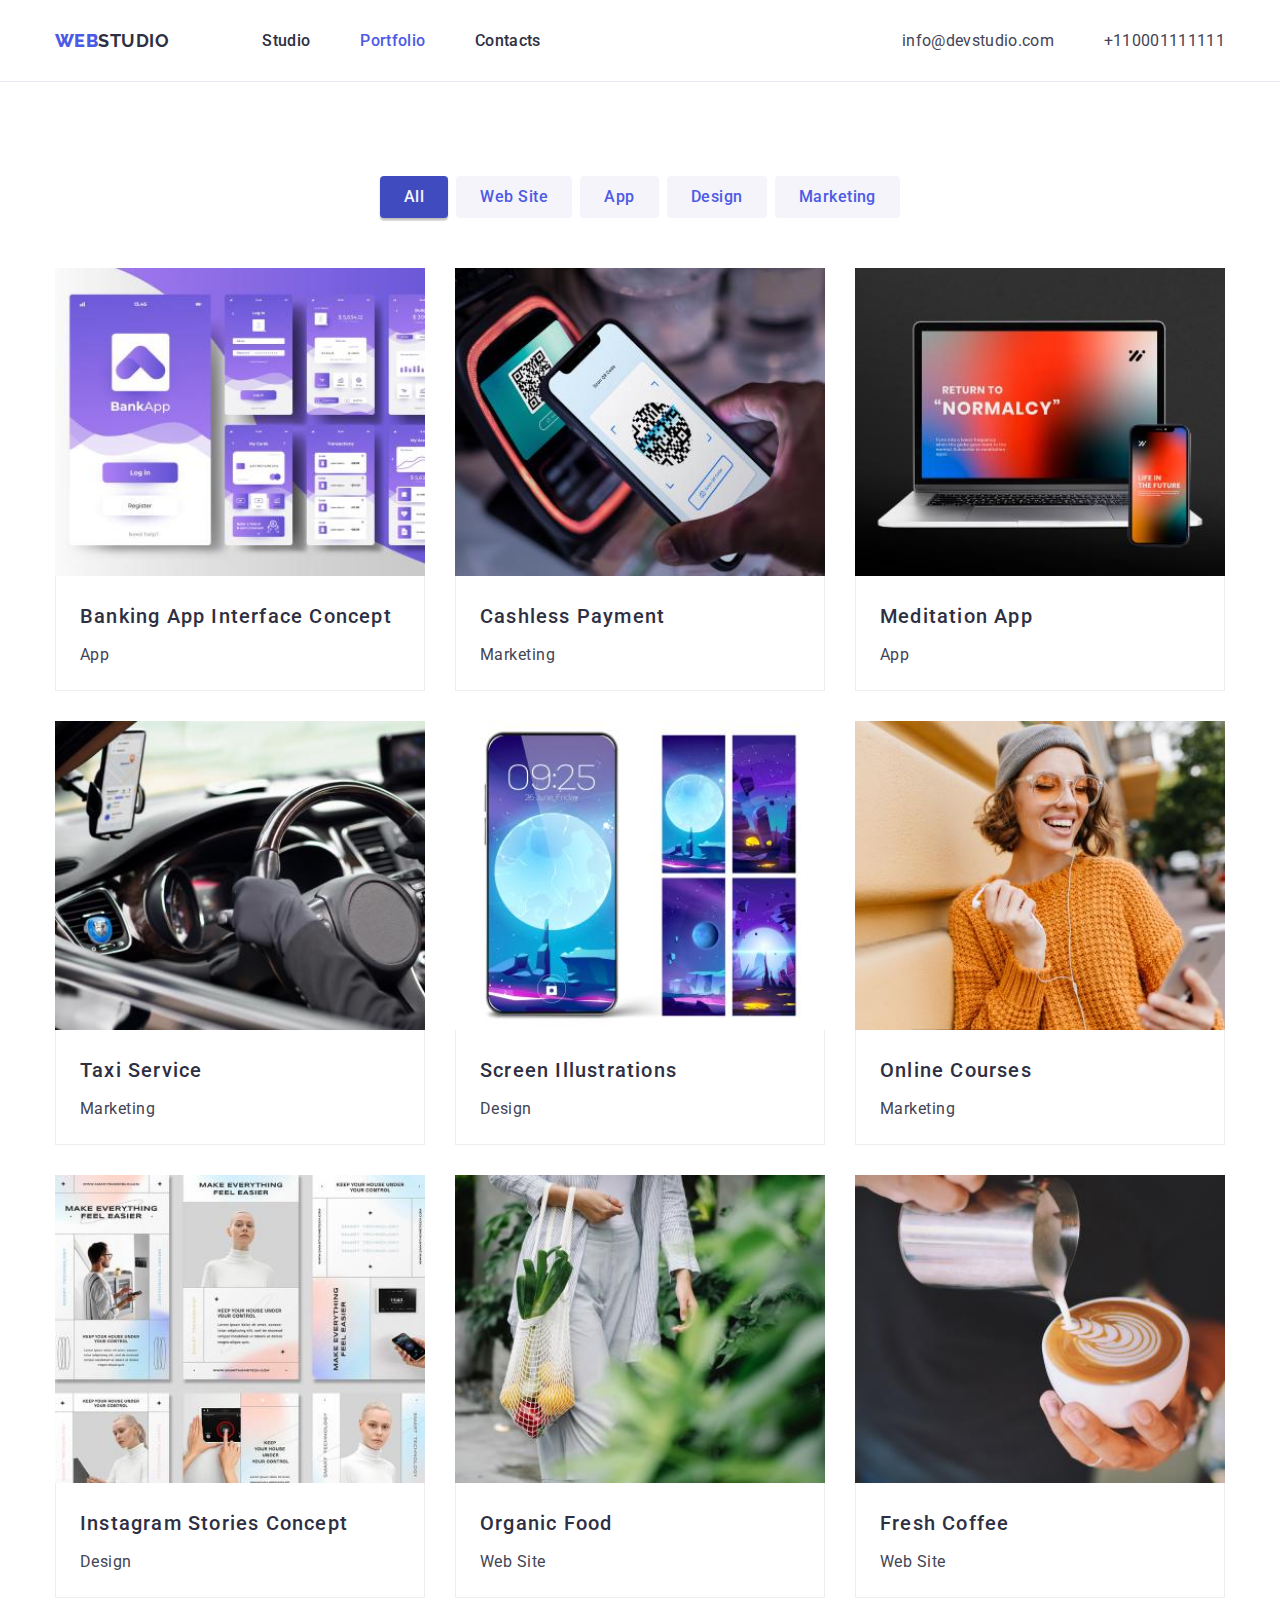
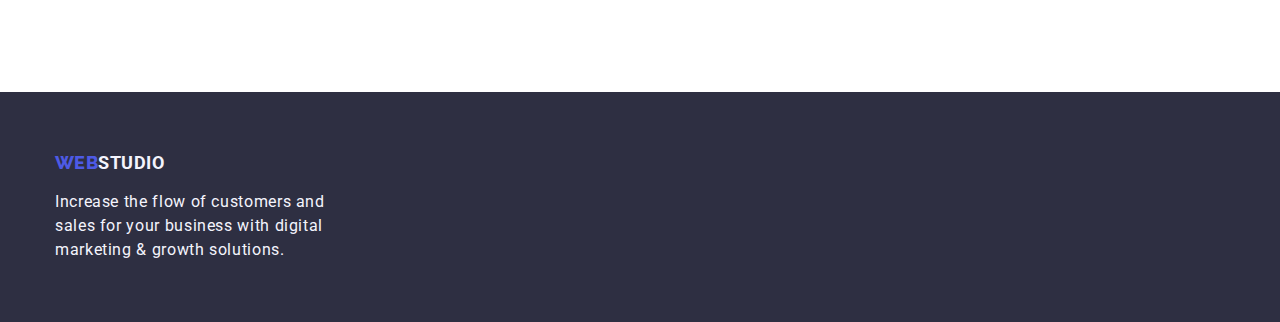
==== portfolio.html @ ab9e1ca3 "update" ====
<!DOCTYPE html>
<html lang="en">
  <head>
    <meta charset="UTF-8" />
    <meta name="viewport" content="width=device-width, initial-scale=1.0" />
    <link
      rel="stylesheet"
      href="https://cdnjs.cloudflare.com/ajax/libs/modern-normalize/1.0.0/modern-normalize.min.css"
    />
    <link rel="preconnect" href="https://fonts.googleapis.com" />
    <link rel="preconnect" href="https://fonts.gstatic.com" crossorigin />
    <link rel="stylesheet" href="./css/styles.css" />
    <link
      href="https://fonts.googleapis.com/css2?family=Raleway:wght@800&family=Roboto:wght@400;500;700;900&display=swap"
      rel="stylesheet"
    />
    <title>Portfolio</title>
  </head>
  <body>
    <header class="page-header">
      <div class="container menu">
        <nav class="navigation">
          <a
            class="logo-link"
            href="./index.html"
            rel="noreferrer noopener"
            title="logo-link"
          >
            <span class="logo">WEB</span><span class="studio">STUDIO</span>
          </a>
          <ul class="nav-menu list">
            <li class="item">
              <a
                class="page link"
                href="./index.html"
                target="_self"
                rel="noreferrer noopener"
                title="portfolio"
                >Studio</a
              >
            </li>
            <li class="item">
              <a
                class="page current link"
                href="./portfolio.html"
                target="_self"
                rel="noreferrer noopener"
                title="portfolio"
                >Portfolio</a
              >
            </li>
            <li class="item">
              <a class="page link" href="./index.html">Contacts</a>
            </li>
          </ul>
        </nav>

        <ul class="contacts-menu list">
          <li class="item">
            <a class="contact link" href="mailto:info@devstudio.com"
              >info@devstudio.com</a
            >
          </li>
          <li class="item">
            <a class="contact link" href="tel:+110001111111">+110001111111</a>
          </li>
        </ul>
      </div>
    </header>

    <!-- main -->
    <main>
      <!-- section 1 filter -->
      <section class="section">
        <div class="container">
          <ul class="filters list">
            <li class="space">
              <button type="button" class="button filter current">All</button>
            </li>
            <li class="space">
              <button type="button" class="button filter">Web Site</button>
            </li>
            <li class="space">
              <button type="button" class="button filter">App</button>
            </li>
            <li class="space">
              <button type="button" class="button filter">Design</button>
            </li>
            <li class="space">
              <button type="button" class="button filter">Marketing</button>
            </li>
          </ul>

          <!-- 2nd part - options -->
          <ul class="projects list">
            <li class="project-card">
              <a href="#" class="project link">
                <img
                  src="./images/row-1-project-1.jpg"
                  alt="banking-app"
                  width="370"
                  height="294"
                  class="image"
                />
                <div class="substrate">
                  <h2 class="name">Banking App Interface Concept</h2>
                  <p class="type">App</p>
                </div>
              </a>
            </li>
            <li class="project-card">
              <a href="#" class="project link">
                <img
                  src="./images/row-1-project-2.jpg"
                  alt="cashless-payment"
                  width="370"
                  height="294"
                  class="image"
                />
                <div class="substrate">
                  <h2 class="name">Cashless Payment</h2>
                  <p class="type">Marketing</p>
                </div>
              </a>
            </li>
            <li class="project-card">
              <a href="#" class="project link">
                <img
                  src="./images/row-1-project-3.jpg"
                  alt="meditation-app"
                  width="370"
                  height="294"
                  class="image"
                />
                <div class="substrate">
                  <h2 class="name">Meditation App</h2>
                  <p class="type">App</p>
                </div>
              </a>
            </li>

            <li class="project-card">
              <a href="#" class="project link">
                <img
                  src="./images/row-2-project-1.jpg"
                  alt="taxi-service"
                  width="370"
                  height="294"
                  class="image"
                />
                <div class="substrate">
                  <h2 class="name">Taxi Service</h2>
                  <p class="type">Marketing</p>
                </div>
              </a>
            </li>
            <li class="project-card">
              <a href="#" class="project link">
                <img
                  src="./images/row-2-project-2.jpg"
                  alt="screen-illustrations"
                  width="370"
                  height="294"
                  class="image"
                />
                <div class="substrate">
                  <h2 class="name">Screen Illustrations</h2>
                  <p class="type">Design</p>
                </div>
              </a>
            </li>
            <li class="project-card">
              <a href="#" class="project link">
                <img
                  src="./images/row-2-project-3.jpg"
                  alt="online-courses"
                  width="370"
                  height="294"
                  class="image"
                />
                <div class="substrate">
                  <h2 class="name">Online Courses</h2>
                  <p class="type">Marketing</p>
                </div>
              </a>
            </li>

            <li class="project-card">
              <a href="#" class="project link">
                <img
                  src="./images/row-3-project-1.jpg"
                  alt="instagram-stories-concept"
                  width="370"
                  height="294"
                  class="image"
                />
                <div class="substrate">
                  <h2 class="name">Instagram Stories Concept</h2>
                  <p class="type">Design</p>
                </div>
              </a>
            </li>
            <li class="project-card">
              <a href="#" class="project link">
                <img
                  src="./images/row-3-project-2.jpg"
                  alt="organic-food"
                  width="370"
                  height="294"
                  class="image"
                />
                <div class="substrate">
                  <h2 class="name">Organic Food</h2>
                  <p class="type">Web Site</p>
                </div>
              </a>
            </li>
            <li class="project-card">
              <a href="#" class="project link">
                <img
                  src="./images/row-3-project-3.jpg"
                  alt="fresh-coffee"
                  width="370"
                  height="294"
                  class="image"
                />
                <div class="substrate">
                  <h2 class="name">Fresh Coffee</h2>
                  <p class="type">Web Site</p>
                </div>
              </a>
            </li>
          </ul>
        </div>
      </section>
    </main>

    <footer class="page-footer bg-footer">
      <div class="container">
        <a
          class="logo-link footer"
          href="./index.html"
          rel="noreferrer noopener"
          title="logo-link"
        >
          <span class="logo">WEB</span><span class="studio-2">STUDIO</span>
        </a>
        <p class="footer-description">
          Increase the flow of customers and<br />sales for your business with
          digital<br />marketing & growth solutions.
        </p>
      </div>
    </footer>
  </body>
</html>
---- css/styles.css ----
:root {
  --iris: #4d5ae5;
  --navyblue: #2e2f42;
  --ocean: #404bbf;
  --slate: #434455;
  --cloud: #f4f4fd;
  --cornflower: #e7e9fc;
}

p,
h1,
h2,
h3,
h4,
h5,
h6 {
  margin: 0;
}

html {
  box-sizing: border-box;
}

*,
*::before,
*::after {
  box-sizing: inherit;
}

img {
  display: block;
  max-width: 100%;
  height: auto;
}

.link {
  text-decoration: none;
  color: inherit;
}

.page-header {
  border-bottom: 1px solid var(--cornflower, #e7e9fc);
}

/* 
.container.menu {
  display: flex;
  align-items: center;
} */

.logo-link {
  font-size: 0;
  text-decoration: none;
}

.logo-link.footer {
  margin-bottom: 20px;
}

.logo-link > span {
  font-size: 18px;
}

.logo,
.studio {
  display: inline-block;

  color: var(--iris);
  font-family: "Raleway", sans-serif;
  font-weight: 800;
  line-height: 1.2;
}

.studio,
.studio-2 {
  color: var(--navyblue);
  font-weight: 700;
}

.list {
  list-style-type: none;
  padding: 0;
  margin: 0;
}

.nav-menu {
  margin-left: 93px;
}

/* .nav-menu.list {
  margin: 24px;

  display: inline-flex;
  align-items: center;
  width: 261px;
  height: 24px;
  gap: 40px;
} */

.nav-menu .page,
.contacts-menu .contact {
  display: block;
  padding-top: 32px;
  padding-bottom: 31px;

  color: var(--navyblue);
  text-decoration: none;
  font-weight: 500;
  font-size: 16px;
  line-height: 1.14;
  letter-spacing: 0.02em;
}

.contacts-menu .contact {
  color: var(--slate);
  font-weight: 400;
}

.nav-menu .page:hover,
.nav-menu .page:focus,
.nav-menu .page.current,
.contacts-menu .contact:hover,
.contacts-menu .contact:focus {
  color: var(--iris);
}

/* .contacts-menu.list {
  display: flex;
  justify-content: flex-end;
  align-items: center;
  align-content: flex-end;
  gap: 40px;
  margin-left: auto;
} */
/* 
.contact.link {
  color: var(--slate);
  text-decoration: none;
  font-weight: 500;
  font-size: 14px;
  line-height: 1.14;
  letter-spacing: 0.02em;
  text-decoration: none;
} */

body {
  color: var(--slate);
  font-family: "Roboto", sans-serif;
  font-size: 16px;
  letter-spacing: 0.03em;
}

.section {
  padding-top: 94px;
  padding-bottom: 94px;
}

.container {
  width: 1200px;
  padding: 0 15px;
  margin: 0 auto;
}

.menu,
.navigation,
.nav-menu,
.contacts-menu {
  display: flex;
  align-items: center;
}

.contacts-menu {
  margin-left: auto;
}

.nav-menu .item:not(:last-child),
.contacts-menu .item:not(:last-child) {
  margin-right: 50px;
}

.hero {
  padding-top: 200px;
  padding-bottom: 200px;
  text-align: center;
}

.bg-hero {
  background-color: var(--navyblue);
}

/* .hero .container {
  display: flex;
  flex-direction: column;
  justify-content: center;
  align-items: center;
  width: 1440px;
  height: 600px;
  flex-shrink: 0;
  padding: 0;

  background: var(--navyblue);
} */

.hero-title {
  margin-bottom: 30px;

  color: white;
  font-size: 56px;
  font-weight: 700;
  line-height: 1.36;
  letter-spacing: 0.06em;
}

.button {
  border-color: transparent;
  font-family: inherit;
  letter-spacing: 0.03em;
  cursor: pointer;
  border-radius: 4px;
  font-size: 16px;
}

.button.primary {
  padding: 10px 32px;
  box-shadow: 0px 4px 4px 0px rgba(0, 0, 0, 0.15);

  color: white;
  background-color: var(--iris);
  font-weight: 700;
  line-height: 1.87;
  letter-spacing: 0.06em;
}

.button.primary:hover,
.button.primary:focus {
  background: var(--ocean);
}

.benefits {
  display: flex;
  flex-wrap: wrap;
  margin-left: -30px;
  margin-top: -30px;
}

.benefits .item {
  flex-basis: calc(100% / 4 - 30px);
  margin-left: 30px;
  margin-top: 30px;
}

/* .benefits.list {
  display: flex;
  justify-content: center;
  align-content: space-evenly;
  align-items: flex-start;
} */

.benefits .title {
  margin-bottom: 10px;
  color: var(--navyblue);
  font-weight: 500;
  font-size: 20px;
  line-height: 1.14;
}

.benefits .description {
  color: var(--slate);
  line-height: 1.71;
  font-size: 16px;
  font-weight: 400;
}

/* Section 3 */
.section-title {
  margin-bottom: 50px;

  color: var(--navyblue);
  text-align: center;
  font-size: 36px;
  font-weight: 700;
  line-height: 1.17;
}

.what-we-do {
  display: flex;
  flex-wrap: wrap;
  margin-left: -30px;
  margin-right: -30px;
}

.what-we-do .item {
  flex-basis: calc(100% / 3 - 30px);
  margin-left: 30px;
  margin-top: 30px;
}

.section.no-top-padding {
  padding-top: 0;
}

.bg-team {
  background-color: var(--cloud);
}

.team {
  display: flex;
  flex-wrap: wrap;
  margin-left: -30px;
  margin-top: -30px;
}

.team.list .item {
  margin-left: 30px;
  margin-top: 30px;
  flex-basis: calc(100% / 4 - 30px);
}

.team .item {
  padding-bottom: 30px;
  background-color: white;
  border-radius: 0px 0px 4px 4px;
  box-shadow: 0px 1px 3px rgba(0, 0, 0, 0.12), 0px 1px 1px rgba(0, 0, 0, 0.14),
    0px 2px 1px rgba(0, 0, 0, 0.12);
}

.team .name,
.team .position {
  font-size: 16px;
  line-height: 1.19;
  text-align: center;
}

.team .name {
  margin-top: 30px;
  margin-bottom: 10px;
  font-size: 20px;
  font-weight: 500;
  color: var(--navyblue);
}

.substrate {
  background-color: white;
  padding: 20px 24px;
  border: 1px solid #eeeeee;
  border-top: 0;
}

/* .team .position {
  margin-top: 8px;

  color: var(--slate);
} */

.page-footer {
  padding-top: 60px;
  padding-bottom: 60px;
}

.page-footer.bg-footer {
  background-color: var(--navyblue);
}

.page-footer.bg-footer .studio-2 {
  color: var(--cloud);
}

.page-footer.bg-footer .footer-description {
  color: var(--cloud);
  line-height: 1.5;
  font-size: 16px;
  letter-spacing: 0.04em;
  padding-top: 17px;
}

/* .page-footer.bg-footer-2 .studio-2 {
  color: var(--cloud);
} */

/* .page-footer.bg-footer-2 .footer-description {
  margin-top: 10px;

  color: var(--cloud);
  line-height: 1.5;
} */

.filters {
  display: flex;
  justify-content: center;
  margin-bottom: 50px;
}

.filters .space + .space {
  margin-left: 8px;
}

/* .filters.list {
  margin: auto;
  margin-bottom: 50px;
  display: flex;
  justify-content: center;

  align-content: center;
  align-items: flex-start;
  flex-wrap: nowrap;
  width: 620px;
  height: 48px;
  gap: 24px;
} */

.button.filter {
  padding: 6px 22px;

  color: var(--iris);
  background-color: #f5f4fa;
  font-size: 16px;
  font-weight: 500;
  line-height: 1.62;

  text-align: center;
}

.button.filter:hover,
.button.filter:focus,
.button.filter.current {
  color: var(--cloud);
  background-color: var(--ocean);
  box-shadow: 0px 3px 1px rgba(0, 0, 0, 0.1), 0px 1px 2px rgba(0, 0, 0, 0.08),
    0px 2px 2px rgba(0, 0, 0, 0.12);
}

/* .project {
  text-decoration: none;
} */

.projects {
  display: flex;
  flex-wrap: wrap;
  margin-left: -30px;
  margin-top: -30px;
}

.project-card {
  flex-basis: calc(100% / 3 - 30px);
  margin-left: 30px;
  margin-top: 30px;
}

/* .projects.list > li {
  display: inline-block;
  justify-content: space-between;
  align-items: center;
  width: 360px;
  height: 420px;
  margin: 16px 6px;

  border: 1px solid var(--cornflower, #e7e9fc);
  background-color: var(--white, #fff);
} */

.project .name {
  margin-bottom: 4px;

  color: var(--navyblue);
  font-size: 20px;
  font-weight: 500;
  line-height: 2;
  letter-spacing: 0.06em;
}

.project .type {
  color: var(--slate);
  font-weight: 400;
  font-size: 16px;
  line-height: 1.87;
}
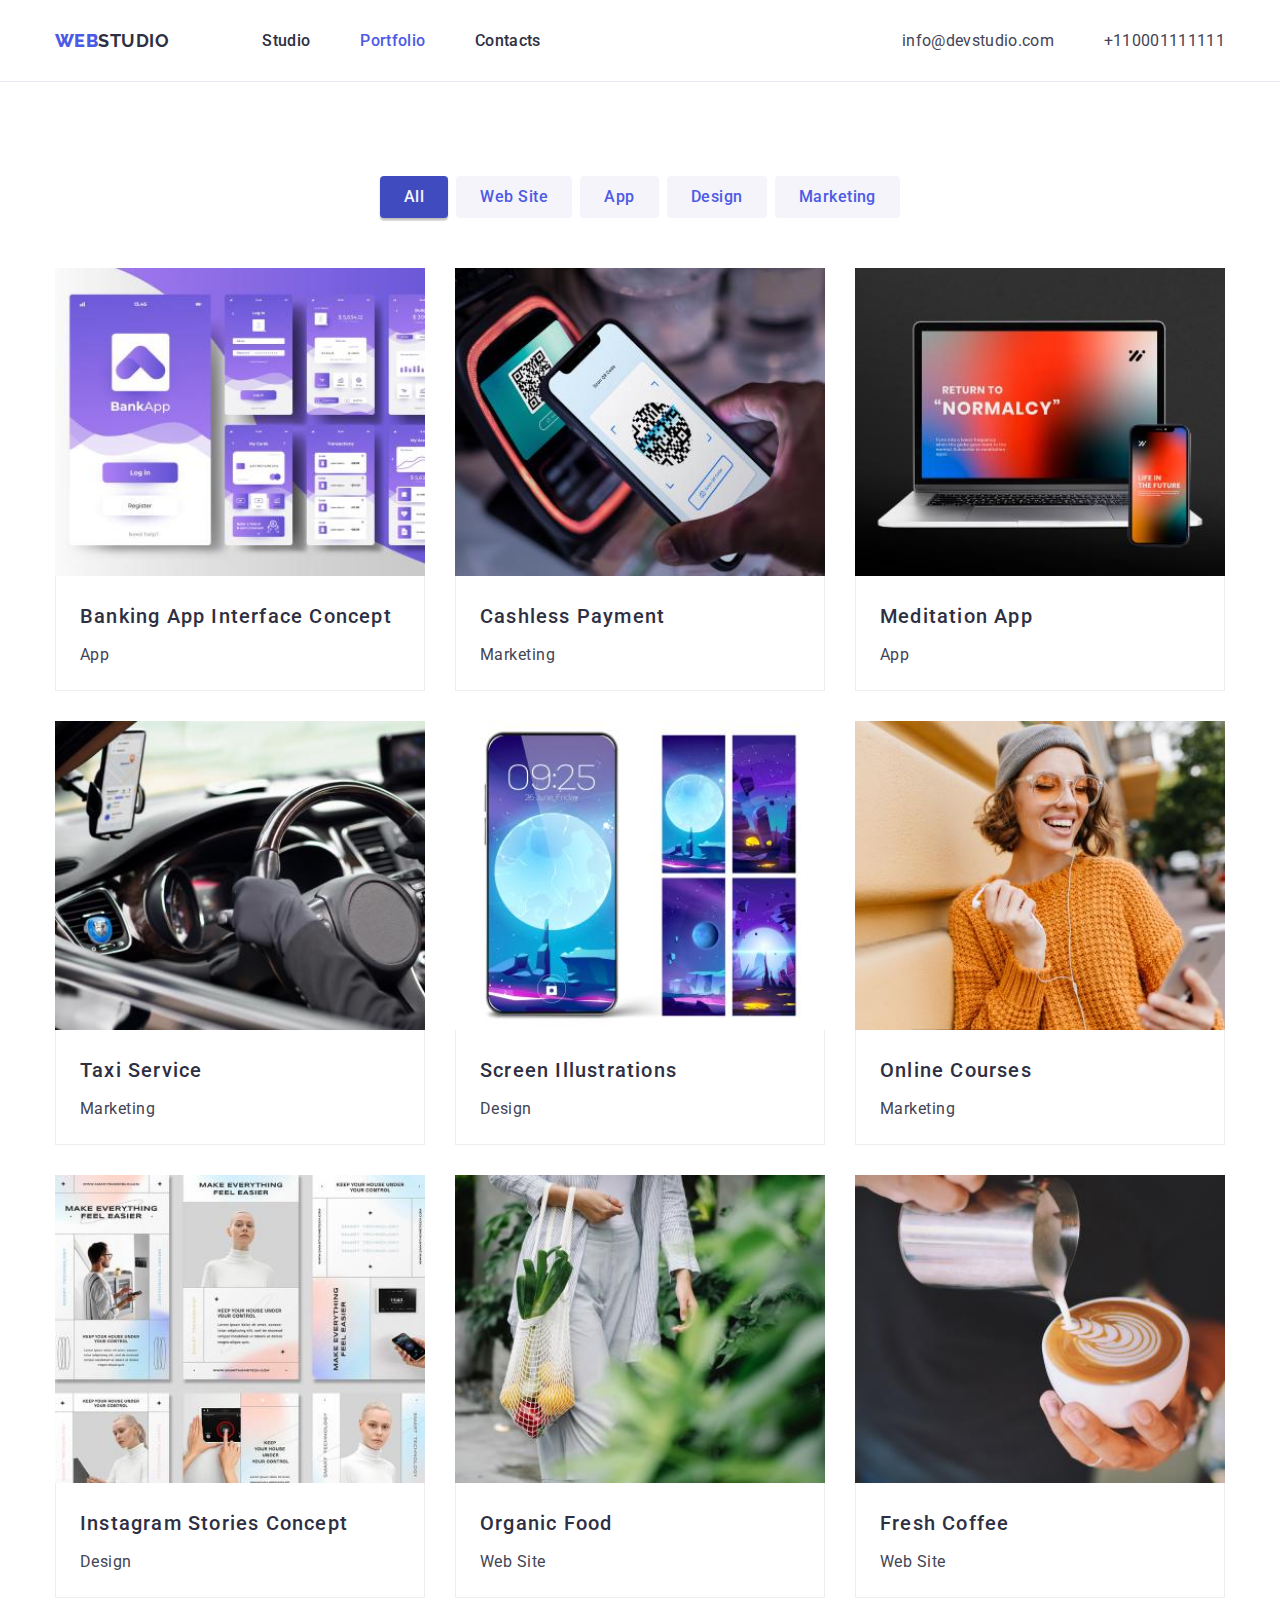
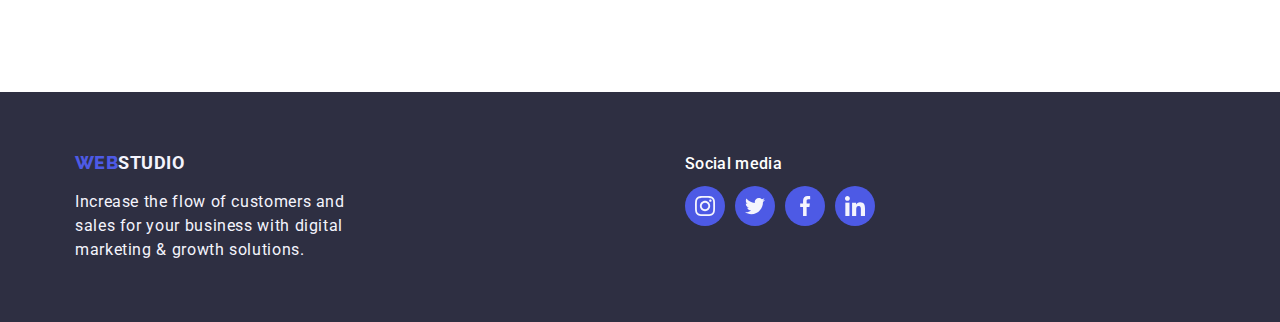
==== commit 7cbff7f0: "update styles.css, index.html. portfolio.html" ====
--- a/portfolio.html
+++ b/portfolio.html
@@ -235,6 +235,7 @@
       </section>
     </main>
 
+    <!-- footer -->
     <footer class="page-footer bg-footer">
       <div class="container">
         <a
@@ -250,6 +251,60 @@
           digital<br />marketing & growth solutions.
         </p>
       </div>
+
+      <div class="container">
+        <p class="social-media footer">Social media</p>
+        <ul class="footer-social-media list">
+          <li class="footer-item">
+            <a
+              class="footer-social-link link"
+              href="https://instagram.com"
+              target="_blank"
+              rel="noreferrer noopener"
+            >
+              <svg class="footer-social-icon" width="24" height="24">
+                <use href="./images/icons.svg#icon-instagram-2"></use>
+              </svg>
+            </a>
+          </li>
+          <li class="footer-item">
+            <a
+              class="footer-social-link link"
+              href="https://twitter.com"
+              target="_blank"
+              rel="noreferrer noopener"
+            >
+              <svg class="footer-social-icon" width="24" height="24">
+                <use href="./images/icons.svg#icon-twitter-2"></use>
+              </svg>
+            </a>
+          </li>
+          <li class="footer-item">
+            <a
+              class="footer-social-link link"
+              href="https://facebook.com"
+              target="_blank"
+              rel="noreferrer noopener"
+            >
+              <svg class="footer-social-icon" width="24" height="24">
+                <use href="./images/icons.svg#icon-facebook-2"></use>
+              </svg>
+            </a>
+          </li>
+          <li class="footer-item">
+            <a
+              class="footer-social-link link"
+              href="https://linkedin.com"
+              target="_blank"
+              rel="noreferrer noopener"
+            >
+              <svg class="footer-social-icon" width="24" height="24">
+                <use href="./images/icons.svg#icon-linkedin-2"></use>
+              </svg>
+            </a>
+          </li>
+        </ul>
+      </div>
     </footer>
   </body>
 </html>
--- a/css/styles.css
+++ b/css/styles.css
@@ -5,6 +5,9 @@
   --slate: #434455;
   --cloud: #f4f4fd;
   --cornflower: #e7e9fc;
+  --grey: #2e2f42;
+  --green: #31d0aa;
+  --lightslate: #8e8f99;
 }
 
 p,
@@ -42,12 +45,6 @@
   border-bottom: 1px solid var(--cornflower, #e7e9fc);
 }
 
-/* 
-.container.menu {
-  display: flex;
-  align-items: center;
-} */
-
 .logo-link {
   font-size: 0;
   text-decoration: none;
@@ -86,16 +83,6 @@
 .nav-menu {
   margin-left: 93px;
 }
-
-/* .nav-menu.list {
-  margin: 24px;
-
-  display: inline-flex;
-  align-items: center;
-  width: 261px;
-  height: 24px;
-  gap: 40px;
-} */
 
 .nav-menu .page,
 .contacts-menu .contact {
@@ -124,25 +111,6 @@
   color: var(--iris);
 }
 
-/* .contacts-menu.list {
-  display: flex;
-  justify-content: flex-end;
-  align-items: center;
-  align-content: flex-end;
-  gap: 40px;
-  margin-left: auto;
-} */
-/* 
-.contact.link {
-  color: var(--slate);
-  text-decoration: none;
-  font-weight: 500;
-  font-size: 14px;
-  line-height: 1.14;
-  letter-spacing: 0.02em;
-  text-decoration: none;
-} */
-
 body {
   color: var(--slate);
   font-family: "Roboto", sans-serif;
@@ -184,22 +152,17 @@
   text-align: center;
 }
 
+/* EDIT! */
 .bg-hero {
-  background-color: var(--navyblue);
-}
-
-/* .hero .container {
-  display: flex;
-  flex-direction: column;
-  justify-content: center;
-  align-items: center;
-  width: 1440px;
-  height: 600px;
-  flex-shrink: 0;
-  padding: 0;
-
-  background: var(--navyblue);
-} */
+  max-width: 1440px;
+  margin: 0 auto;
+
+  background-color: rgba(46, 47, 66, 0.7);
+  background-image: url(../images/hero-bg-people-office.jpg);
+  background-repeat: no-repeat;
+  background-size: cover;
+  background-position: center;
+}
 
 .hero-title {
   margin-bottom: 30px;
@@ -243,18 +206,26 @@
   margin-top: -30px;
 }
 
+.benefits-wrap {
+  margin-bottom: 10px;
+  padding-top: 30px;
+  padding-bottom: 30px;
+  gap: 8px;
+
+  width: 264px;
+  height: 112px;
+  display: flex;
+  justify-content: center;
+  align-items: center;
+
+  background-color: var(--cloud);
+}
+
 .benefits .item {
   flex-basis: calc(100% / 4 - 30px);
   margin-left: 30px;
   margin-top: 30px;
 }
-
-/* .benefits.list {
-  display: flex;
-  justify-content: center;
-  align-content: space-evenly;
-  align-items: flex-start;
-} */
 
 .benefits .title {
   margin-bottom: 10px;
@@ -339,6 +310,72 @@
   color: var(--navyblue);
 }
 
+.team-social-media {
+  padding-top: 10px;
+
+  display: flex;
+  justify-content: center;
+  gap: 24px;
+}
+
+.team-social-item {
+  width: 40px;
+  height: 40px;
+}
+
+.team-social-link {
+  width: 100%;
+  height: 100%;
+
+  display: flex;
+  align-items: center;
+  justify-content: center;
+  border-radius: 50%;
+
+  color: var(--cloud);
+  background-color: var(--iris);
+}
+
+.team-social-icon {
+  width: 20px;
+  height: 20px;
+  fill: currentColor;
+}
+
+.company-list {
+  display: flex;
+  gap: 30px;
+}
+
+.company-item {
+  width: calc((100% - 150px) / 6);
+  height: 90px;
+}
+
+.company-link {
+  width: 100%;
+  height: 100%;
+
+  border: 1px solid var(--lightslate);
+  border-radius: 4px;
+
+  display: flex;
+  justify-content: center;
+  align-items: center;
+
+  color: var(--lightslate);
+}
+
+.company-link:hover,
+.company-link:focus {
+  color: var(--ocean);
+  border-color: var(--ocean);
+}
+
+.company-icon {
+  fill: currentColor;
+}
+
 .substrate {
   background-color: white;
   padding: 20px 24px;
@@ -346,15 +383,18 @@
   border-top: 0;
 }
 
-/* .team .position {
-  margin-top: 8px;
-
-  color: var(--slate);
-} */
-
 .page-footer {
   padding-top: 60px;
   padding-bottom: 60px;
+  padding-left: 60px;
+  margin: 0 auto;
+
+  display: flex;
+}
+
+.footer-social-media-link {
+  display: flex;
+  flex-direction: column;
 }
 
 .page-footer.bg-footer {
@@ -373,16 +413,52 @@
   padding-top: 17px;
 }
 
-/* .page-footer.bg-footer-2 .studio-2 {
+.social-media.footer {
+  font-family: Roboto;
+  font-size: 16px;
+  font-weight: 500;
+  line-height: 24px;
+  letter-spacing: 0.32px;
+
+  color: #fff;
+}
+
+.footer-social-media.list {
+  padding-top: 10px;
+
+  display: flex;
+  justify-content: flex-start;
+  gap: 10px;
+}
+
+.footer-item {
+  width: 40px;
+  height: 40px;
+}
+
+.footer-social-link {
+  width: 100%;
+  height: 100%;
+
+  display: flex;
+  align-items: center;
+  justify-content: center;
+  border-radius: 50%;
+
   color: var(--cloud);
-} */
-
-/* .page-footer.bg-footer-2 .footer-description {
-  margin-top: 10px;
-
-  color: var(--cloud);
-  line-height: 1.5;
-} */
+  background-color: var(--iris);
+}
+
+.footer-social-icon {
+  width: 40px;
+  height: 20px;
+  fill: currentColor;
+}
+
+.footer-social-link:hover,
+.footer-social-link:focus {
+  background-color: var(--green);
+}
 
 .filters {
   display: flex;
@@ -393,20 +469,6 @@
 .filters .space + .space {
   margin-left: 8px;
 }
-
-/* .filters.list {
-  margin: auto;
-  margin-bottom: 50px;
-  display: flex;
-  justify-content: center;
-
-  align-content: center;
-  align-items: flex-start;
-  flex-wrap: nowrap;
-  width: 620px;
-  height: 48px;
-  gap: 24px;
-} */
 
 .button.filter {
   padding: 6px 22px;
@@ -429,10 +491,6 @@
     0px 2px 2px rgba(0, 0, 0, 0.12);
 }
 
-/* .project {
-  text-decoration: none;
-} */
-
 .projects {
   display: flex;
   flex-wrap: wrap;
@@ -445,18 +503,6 @@
   margin-left: 30px;
   margin-top: 30px;
 }
-
-/* .projects.list > li {
-  display: inline-block;
-  justify-content: space-between;
-  align-items: center;
-  width: 360px;
-  height: 420px;
-  margin: 16px 6px;
-
-  border: 1px solid var(--cornflower, #e7e9fc);
-  background-color: var(--white, #fff);
-} */
 
 .project .name {
   margin-bottom: 4px;
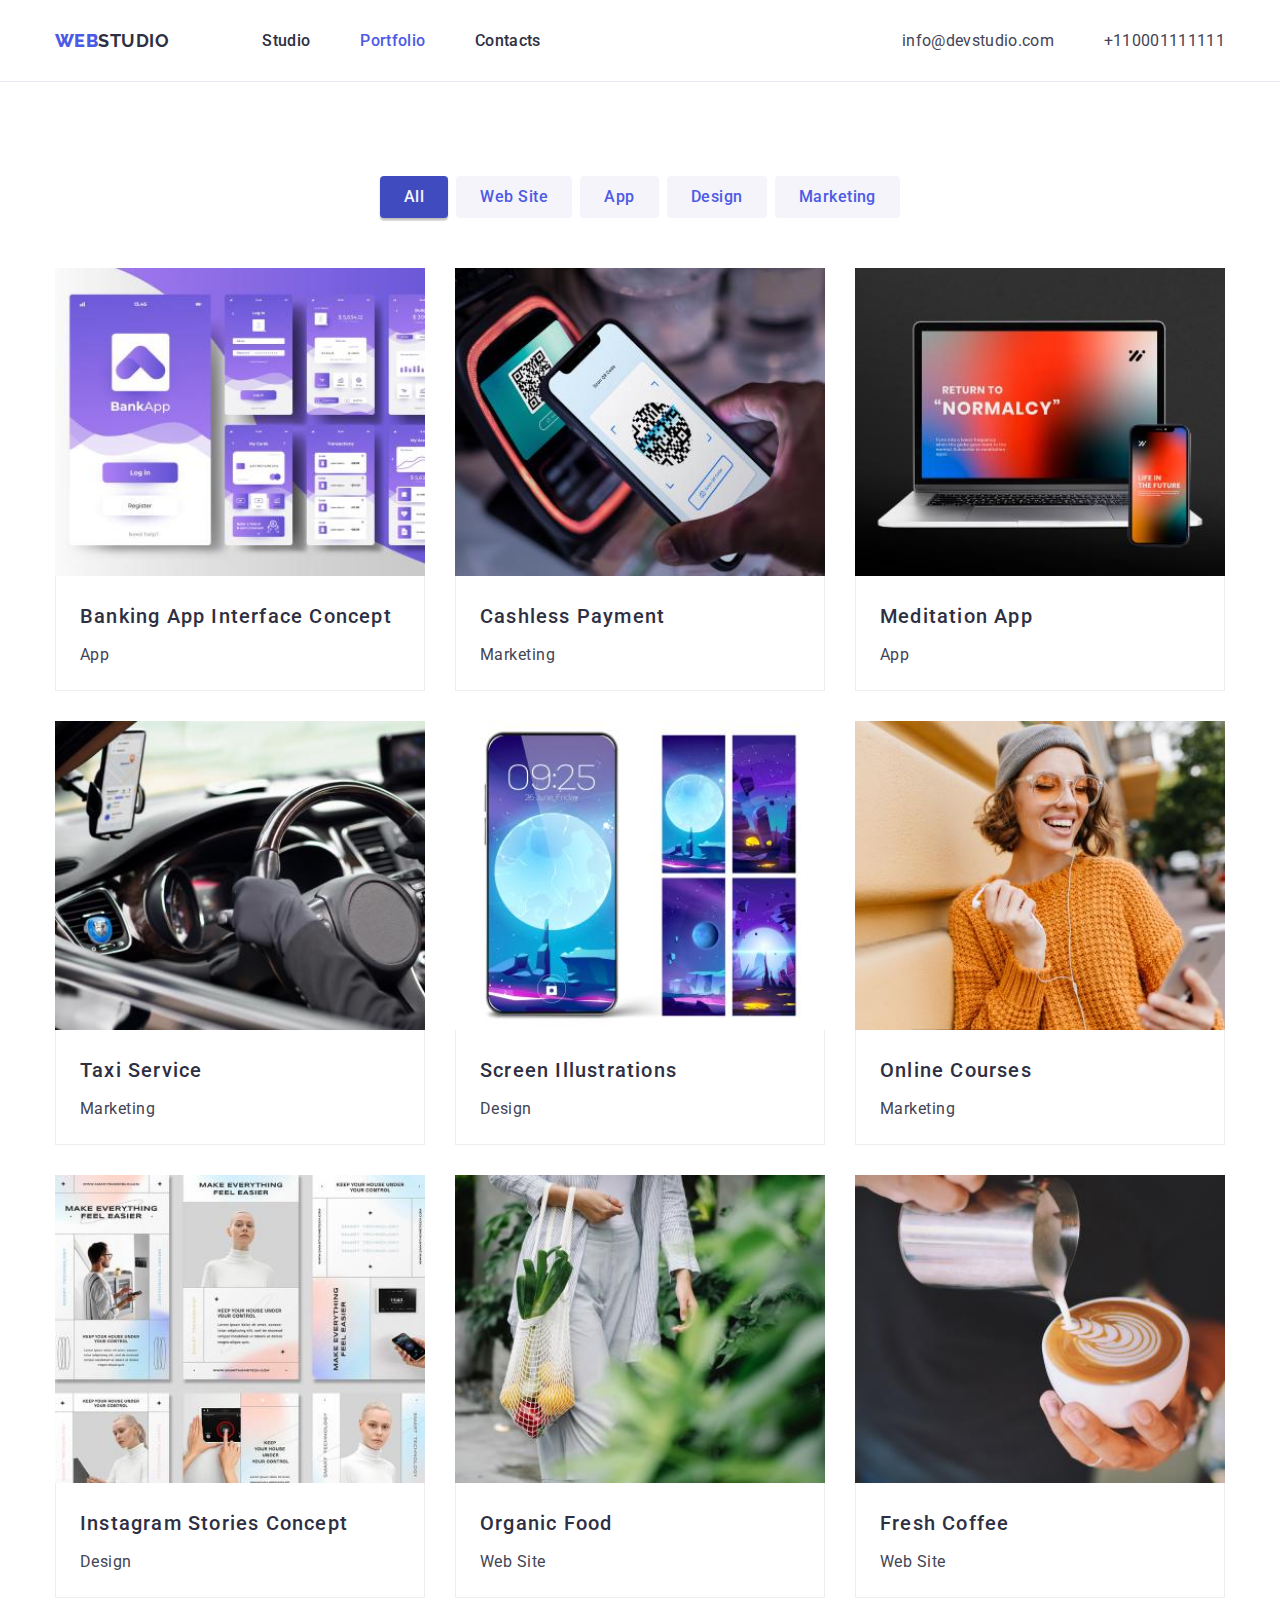
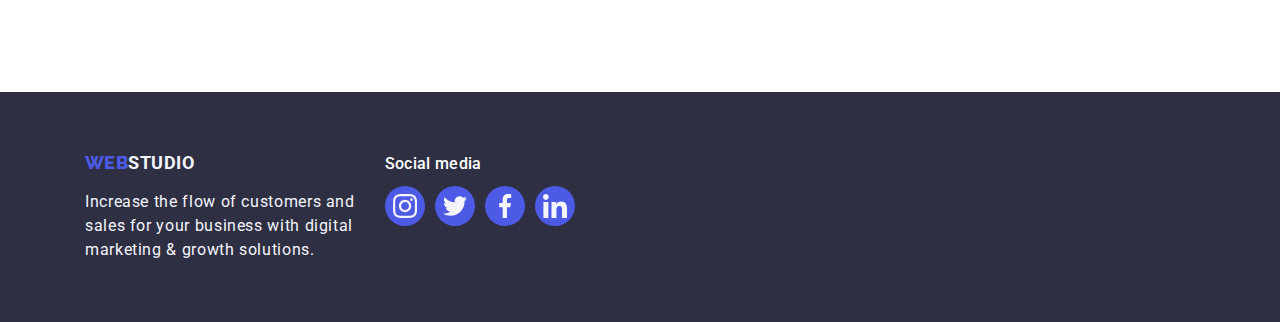
==== commit 31d05a5b: "update styles.css, index.html, portfolio.html" ====
--- a/portfolio.html
+++ b/portfolio.html
@@ -236,74 +236,84 @@
     </main>
 
     <!-- footer -->
-    <footer class="page-footer bg-footer">
+    <footer class="page-footer">
       <div class="container">
-        <a
-          class="logo-link footer"
-          href="./index.html"
-          rel="noreferrer noopener"
-          title="logo-link"
-        >
-          <span class="logo">WEB</span><span class="studio-2">STUDIO</span>
-        </a>
-        <p class="footer-description">
-          Increase the flow of customers and<br />sales for your business with
-          digital<br />marketing & growth solutions.
-        </p>
-      </div>
-
-      <div class="container">
-        <p class="social-media footer">Social media</p>
-        <ul class="footer-social-media list">
-          <li class="footer-item">
+        <div class="footer">
+          <!-- Footer Section 1 -->
+          <div class="footer-address">
             <a
-              class="footer-social-link link"
-              href="https://instagram.com"
-              target="_blank"
+              class="logo-link"
+              href="./index.html"
               rel="noreferrer noopener"
+              title="logo-link"
             >
-              <svg class="footer-social-icon" width="24" height="24">
-                <use href="./images/icons.svg#icon-instagram-2"></use>
-              </svg>
+              <span class="logo">WEB</span><span class="studio-2">STUDIO</span>
             </a>
-          </li>
-          <li class="footer-item">
-            <a
-              class="footer-social-link link"
-              href="https://twitter.com"
-              target="_blank"
-              rel="noreferrer noopener"
-            >
-              <svg class="footer-social-icon" width="24" height="24">
-                <use href="./images/icons.svg#icon-twitter-2"></use>
-              </svg>
-            </a>
-          </li>
-          <li class="footer-item">
-            <a
-              class="footer-social-link link"
-              href="https://facebook.com"
-              target="_blank"
-              rel="noreferrer noopener"
-            >
-              <svg class="footer-social-icon" width="24" height="24">
-                <use href="./images/icons.svg#icon-facebook-2"></use>
-              </svg>
-            </a>
-          </li>
-          <li class="footer-item">
-            <a
-              class="footer-social-link link"
-              href="https://linkedin.com"
-              target="_blank"
-              rel="noreferrer noopener"
-            >
-              <svg class="footer-social-icon" width="24" height="24">
-                <use href="./images/icons.svg#icon-linkedin-2"></use>
-              </svg>
-            </a>
-          </li>
-        </ul>
+            <p class="footer-description">
+              Increase the flow of customers and<br />sales for your business
+              with digital<br />marketing & growth solutions.
+            </p>
+          </div>
+
+          <!-- Footer Section 2 -->
+          <div class="footer-block">
+            <p class="footer-heading">Social media</p>
+            <ul class="social-footer list">
+              <li class="icon-item">
+                <a
+                  class="link"
+                  href="https://instagram.com"
+                  target="_blank"
+                  rel="noreferrer noopener"
+                  aria-label="Link to Instagram"
+                >
+                  <svg class="icon" width="24" height="24">
+                    <use href="./images/icons.svg#icon-instagram-2"></use>
+                  </svg>
+                </a>
+              </li>
+              <li class="icon-item">
+                <a
+                  class="link"
+                  href="https://twitter.com"
+                  target="_blank"
+                  rel="noreferrer noopener"
+                  aria-label="Link to Twitter"
+                >
+                  <svg class="icon" width="24" height="24">
+                    <use href="./images/icons.svg#icon-twitter-2"></use>
+                  </svg>
+                </a>
+              </li>
+              <li class="icon-item">
+                <a
+                  class="link"
+                  href="https://facebook.com"
+                  target="_blank"
+                  rel="noreferrer noopener"
+                  aria-label="Link to Facebook"
+                >
+                  <svg class="icon" width="24" height="24">
+                    <use href="./images/icons.svg#icon-facebook-2"></use>
+                  </svg>
+                </a>
+              </li>
+              <li class="icon-item">
+                <a
+                  class="link"
+                  href="https://linkedin.com"
+                  target="_blank"
+                  rel="noreferrer noopener"
+                  aria-label="Link to LinkedIn"
+                >
+                  <svg class="icon" width="24" height="24">
+                    <use href="./images/icons.svg#icon-linkedin-2"></use>
+                  </svg>
+                </a>
+              </li>
+            </ul>
+          </div>
+        </div>
       </div>
     </footer>
   </body>
--- a/css/styles.css
+++ b/css/styles.css
@@ -50,10 +50,6 @@
   text-decoration: none;
 }
 
-.logo-link.footer {
-  margin-bottom: 20px;
-}
-
 .logo-link > span {
   font-size: 18px;
 }
@@ -150,18 +146,17 @@
   padding-top: 200px;
   padding-bottom: 200px;
   text-align: center;
-}
-
-/* EDIT! */
-.bg-hero {
   max-width: 1440px;
   margin: 0 auto;
 
-  background-color: rgba(46, 47, 66, 0.7);
-  background-image: url(../images/hero-bg-people-office.jpg);
-  background-repeat: no-repeat;
+  background-image: linear-gradient(
+      rgba(46, 47, 66, 0.78),
+      rgba(46, 47, 66, 0.78)
+    ),
+    url(../images/hero-bg-people-office.jpg);
   background-size: cover;
   background-position: center;
+  background-repeat: no-repeat;
 }
 
 .hero-title {
@@ -206,7 +201,7 @@
   margin-top: -30px;
 }
 
-.benefits-wrap {
+.benefits .icon {
   margin-bottom: 10px;
   padding-top: 30px;
   padding-bottom: 30px;
@@ -295,6 +290,11 @@
     0px 2px 1px rgba(0, 0, 0, 0.12);
 }
 
+.team .item:hover {
+  box-shadow: 1px 3px 3px rgba(0, 0, 0, 0.1), 1px 2px 2px rgba(0, 0, 0, 0.08),
+    1px 2px 2px rgba(0, 0, 0, 0.12);
+}
+
 .team .name,
 .team .position {
   font-size: 16px;
@@ -310,7 +310,7 @@
   color: var(--navyblue);
 }
 
-.team-social-media {
+.social-team {
   padding-top: 10px;
 
   display: flex;
@@ -318,12 +318,12 @@
   gap: 24px;
 }
 
-.team-social-item {
+.icon-item {
   width: 40px;
   height: 40px;
 }
 
-.team-social-link {
+.icon-item .link {
   width: 100%;
   height: 100%;
 
@@ -336,23 +336,32 @@
   background-color: var(--iris);
 }
 
-.team-social-icon {
-  width: 20px;
-  height: 20px;
+.icon-item .icon {
+  width: 24px;
+  height: 24px;
   fill: currentColor;
 }
 
-.company-list {
+.icon-item .link:hover,
+.icon-item .link:focus {
+  background-color: var(--green);
+}
+
+.link .icon {
+  fill: currentColor;
+}
+
+.partners.list {
   display: flex;
   gap: 30px;
 }
 
-.company-item {
+.partners .item {
   width: calc((100% - 150px) / 6);
   height: 90px;
 }
 
-.company-link {
+.partners .link {
   width: 100%;
   height: 100%;
 
@@ -366,14 +375,10 @@
   color: var(--lightslate);
 }
 
-.company-link:hover,
-.company-link:focus {
+.item .link:hover,
+.item .link:focus {
   color: var(--ocean);
   border-color: var(--ocean);
-}
-
-.company-icon {
-  fill: currentColor;
 }
 
 .substrate {
@@ -383,29 +388,29 @@
   border-top: 0;
 }
 
+.footer-address .logo-link {
+  margin-bottom: 20px;
+}
+
 .page-footer {
   padding-top: 60px;
   padding-bottom: 60px;
   padding-left: 60px;
   margin: 0 auto;
 
-  display: flex;
-}
-
-.footer-social-media-link {
-  display: flex;
-  flex-direction: column;
-}
-
-.page-footer.bg-footer {
+  display: ;
   background-color: var(--navyblue);
 }
 
-.page-footer.bg-footer .studio-2 {
+.footer {
+  display: flex;
+}
+
+.page-footer .studio-2 {
   color: var(--cloud);
 }
 
-.page-footer.bg-footer .footer-description {
+.page-footer .footer-description {
   color: var(--cloud);
   line-height: 1.5;
   font-size: 16px;
@@ -413,7 +418,12 @@
   padding-top: 17px;
 }
 
-.social-media.footer {
+.footer-block {
+  margin-left: 30px;
+  gap: 20px;
+}
+
+.footer-heading {
   font-family: Roboto;
   font-size: 16px;
   font-weight: 500;
@@ -423,41 +433,12 @@
   color: #fff;
 }
 
-.footer-social-media.list {
+.social-footer.list {
   padding-top: 10px;
 
   display: flex;
   justify-content: flex-start;
   gap: 10px;
-}
-
-.footer-item {
-  width: 40px;
-  height: 40px;
-}
-
-.footer-social-link {
-  width: 100%;
-  height: 100%;
-
-  display: flex;
-  align-items: center;
-  justify-content: center;
-  border-radius: 50%;
-
-  color: var(--cloud);
-  background-color: var(--iris);
-}
-
-.footer-social-icon {
-  width: 40px;
-  height: 20px;
-  fill: currentColor;
-}
-
-.footer-social-link:hover,
-.footer-social-link:focus {
-  background-color: var(--green);
 }
 
 .filters {
@@ -504,6 +485,11 @@
   margin-top: 30px;
 }
 
+.project-card:hover {
+  box-shadow: 1px 3px 3px rgba(0, 0, 0, 0.1), 1px 2px 2px rgba(0, 0, 0, 0.08),
+    1px 2px 2px rgba(0, 0, 0, 0.12);
+}
+
 .project .name {
   margin-bottom: 4px;
 
